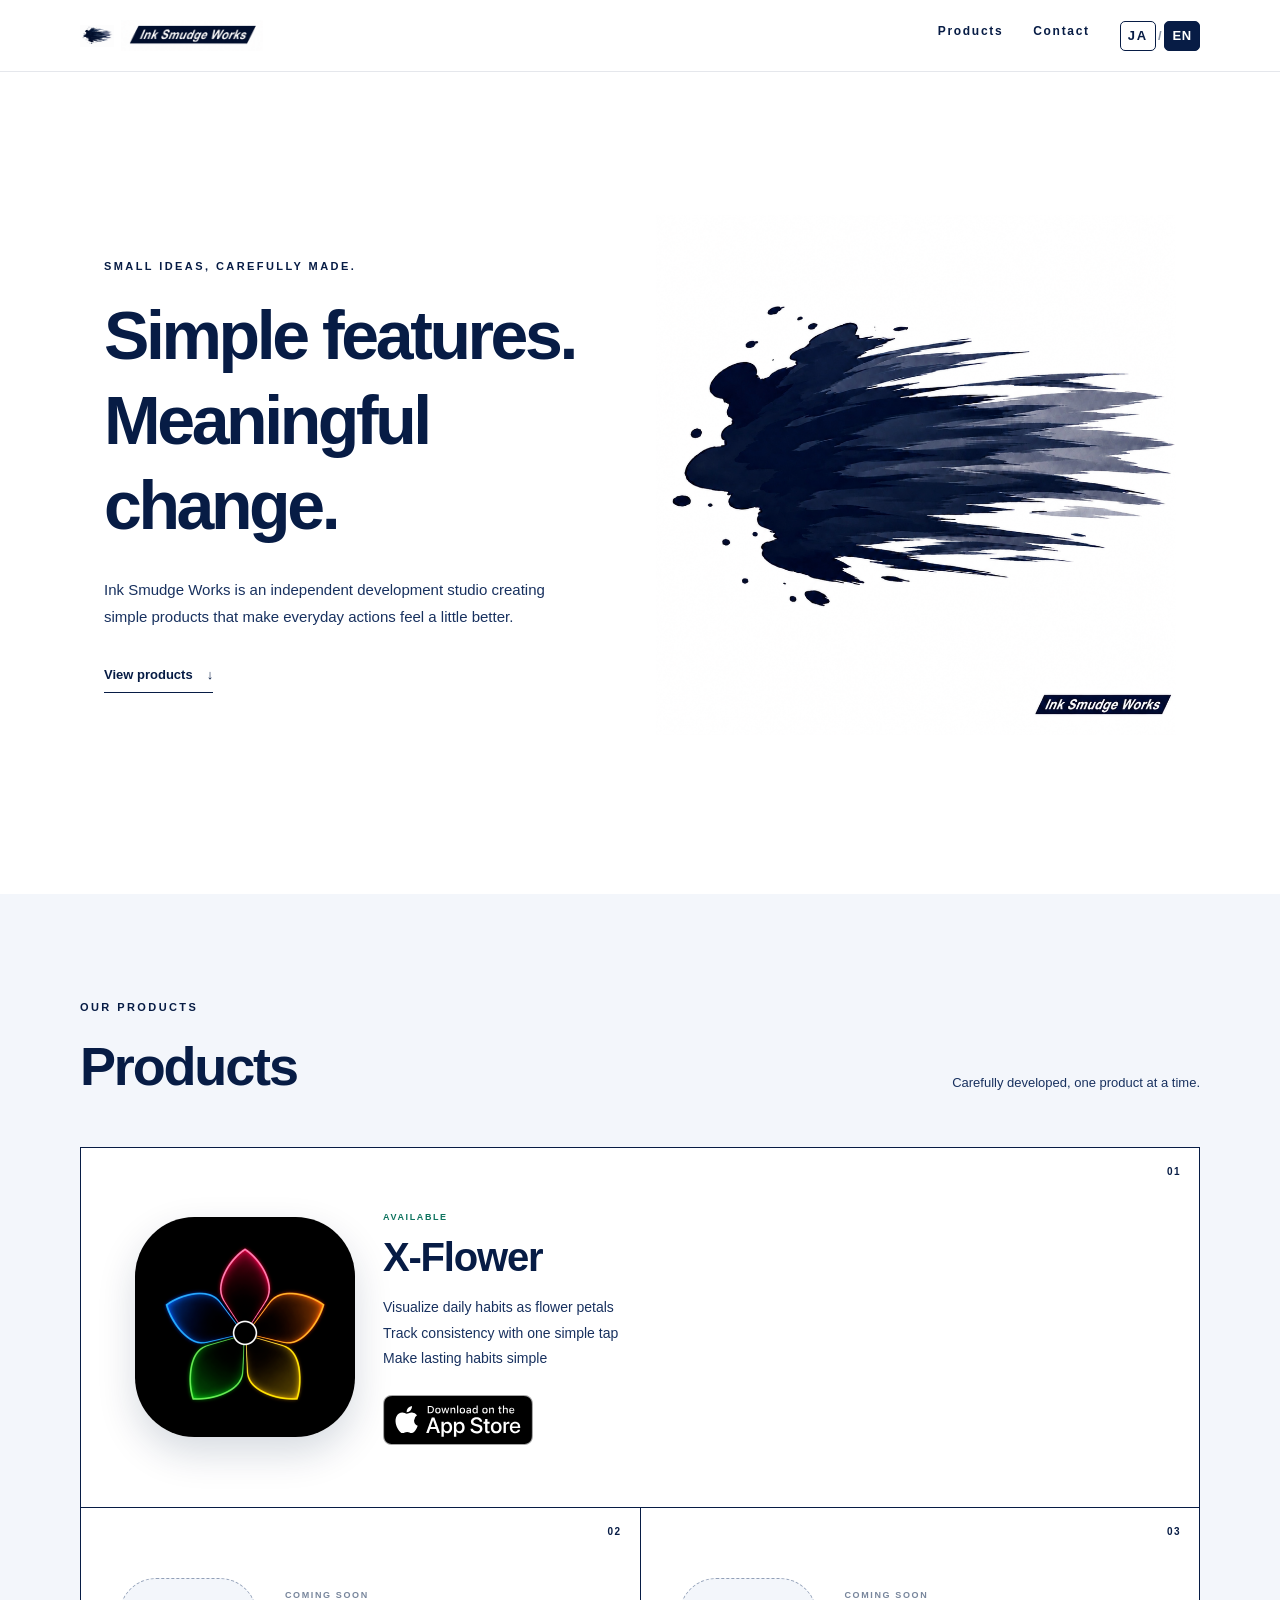
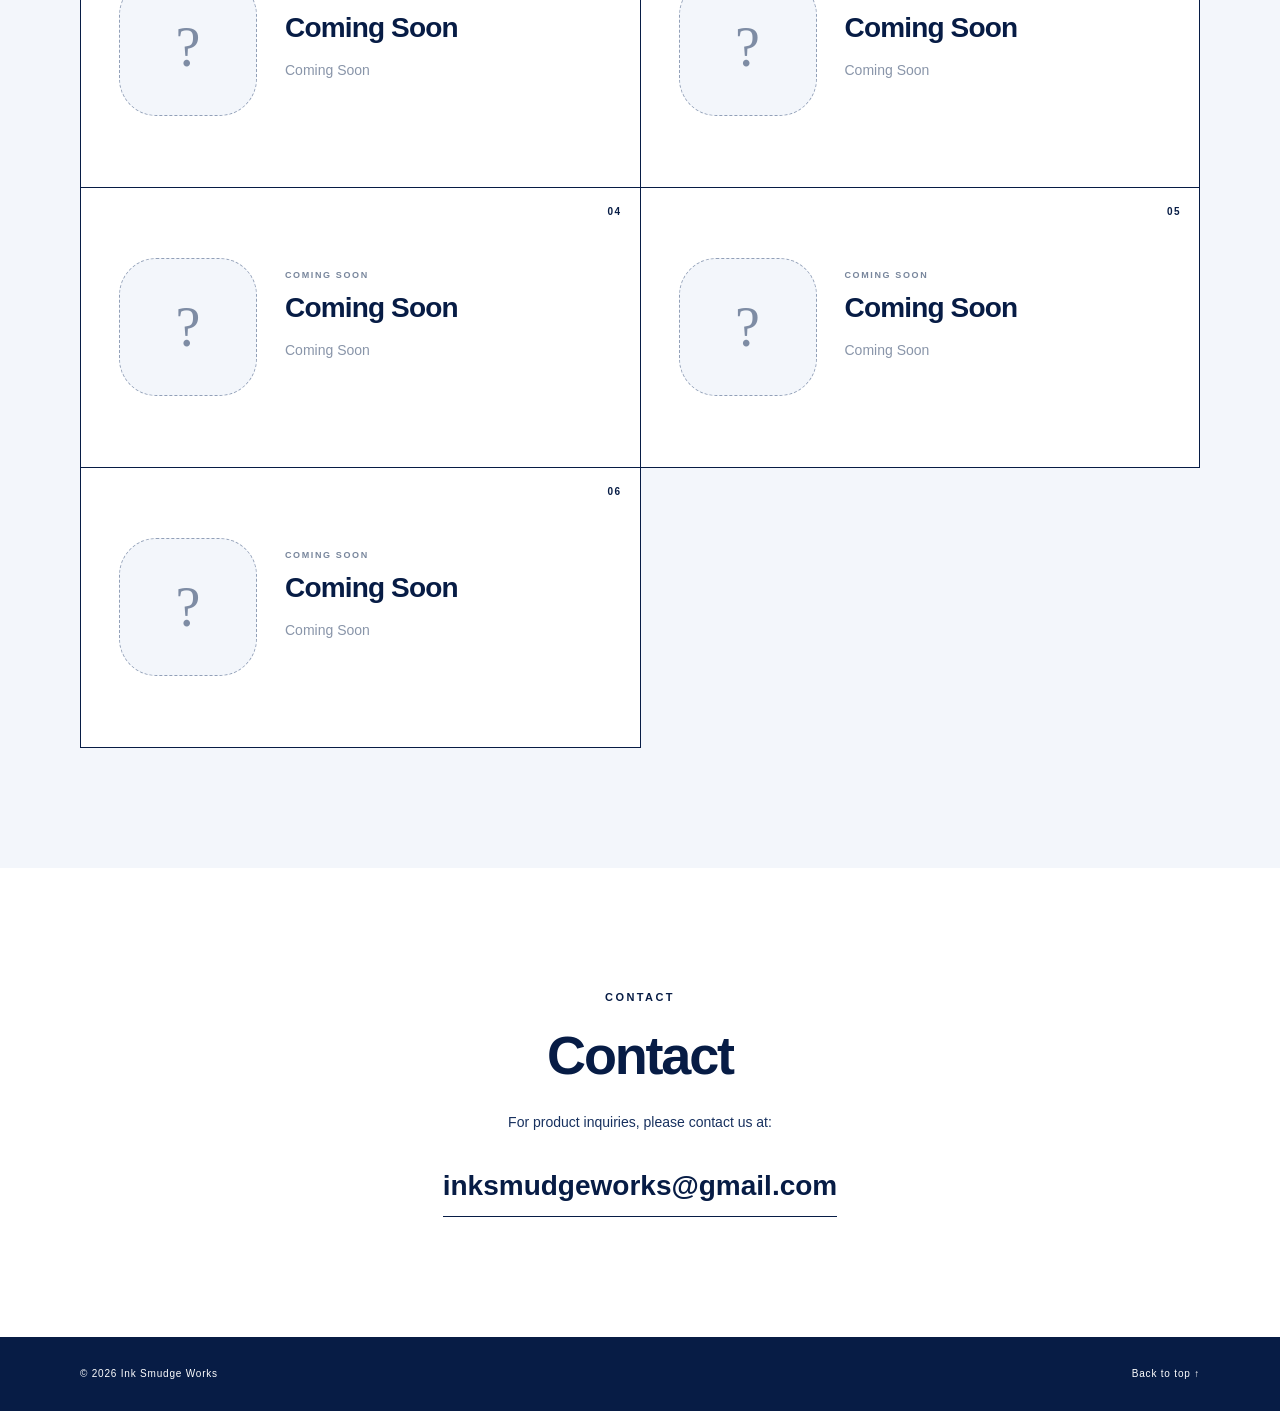
==== en/index.html @ 585f84b8 "Update App Store badge and site favicon" ====
<!doctype html>
<html lang="en">
  <head>
    <meta charset="utf-8" />
    <meta name="viewport" content="width=device-width, initial-scale=1" />
    <meta name="description" content="Products by Ink Smudge Works, including X-Flower—the simple way to visualize and maintain daily habits." />
    <meta name="theme-color" content="#ffffff" />
    <meta property="og:title" content="Ink Smudge Works | Products" />
    <meta property="og:description" content="Simple tools that make a difference in everyday life." />
    <meta property="og:type" content="website" />
    <meta property="og:image" content="../assets/ink-smudge-works-logo.png" />
    <title>Ink Smudge Works | Products</title>
    <link rel="icon" type="image/png" href="../assets/ink-smudge-works-favicon.png" />
    <link rel="stylesheet" href="../styles.css" />
  </head>
  <body>
    <header class="site-header">
      <a class="brand" href="#top" aria-label="Back to the Ink Smudge Works home page">
        <img class="brand-mark-image" src="../assets/header-ink-mark.png" alt="" width="640" height="427" />
        <img class="brand-wordmark-image" src="../assets/header-wordmark.png" alt="Ink Smudge Works" width="640" height="256" />
      </a>
      <nav aria-label="Main navigation">
        <a href="#products">Products</a>
        <a href="#contact">Contact</a>
        <span class="language-switch" aria-label="Language selection">
          <a href="../" lang="ja" hreflang="ja">JA</a>
          <span aria-hidden="true">/</span>
          <span aria-current="page">EN</span>
        </span>
      </nav>
    </header>

    <main id="top">
      <section class="hero" aria-labelledby="hero-title">
        <div class="hero-copy">
          <p class="eyebrow">SMALL IDEAS, CAREFULLY MADE.</p>
          <h1 id="hero-title">Simple features.<br />Meaningful change.</h1>
          <p class="lead">Ink Smudge Works is an independent development studio creating simple products that make everyday actions feel a little better.</p>
          <a class="text-link" href="#products">View products <span>↓</span></a>
        </div>
        <figure class="brand-art">
          <img src="../assets/ink-smudge-works-logo.png" alt="Navy ink brush and Ink Smudge Works logo" width="1000" height="1000" />
        </figure>
      </section>

      <section class="products" id="products" aria-labelledby="products-title">
        <div class="section-heading">
          <div><p class="eyebrow">OUR PRODUCTS</p><h2 id="products-title">Products</h2></div>
          <p>Carefully developed, one product at a time.</p>
        </div>
        <div class="product-grid">
          <article class="product-card product-card--featured">
            <div class="product-number">01</div>
            <img class="product-icon" src="../assets/x-flower-icon.png" alt="X-Flower app icon" width="220" height="220" />
            <div class="product-body">
              <p class="status status--available">AVAILABLE</p>
              <h3>X-Flower</h3>
              <p class="description">Visualize daily habits as flower petals<br />Track consistency with one simple tap<br />Make lasting habits simple</p>
              <div class="store-links" aria-label="X-Flower download links">
                <a href="https://apps.apple.com/" target="_blank" rel="noopener noreferrer" aria-label="View X-Flower on the App Store (placeholder link)"><img src="../assets/download-on-the-app-store.svg" alt="Download on the App Store" width="120" height="40" /></a>
              </div>
            </div>
          </article>
          <article class="product-card product-card--pending"><div class="product-number">02</div><div class="placeholder-icon" aria-hidden="true">?</div><div class="product-body"><p class="status">COMING SOON</p><h3>Coming Soon</h3><p class="description">Coming Soon</p></div></article>
          <article class="product-card product-card--pending"><div class="product-number">03</div><div class="placeholder-icon" aria-hidden="true">?</div><div class="product-body"><p class="status">COMING SOON</p><h3>Coming Soon</h3><p class="description">Coming Soon</p></div></article>
          <article class="product-card product-card--pending"><div class="product-number">04</div><div class="placeholder-icon" aria-hidden="true">?</div><div class="product-body"><p class="status">COMING SOON</p><h3>Coming Soon</h3><p class="description">Coming Soon</p></div></article>
          <article class="product-card product-card--pending"><div class="product-number">05</div><div class="placeholder-icon" aria-hidden="true">?</div><div class="product-body"><p class="status">COMING SOON</p><h3>Coming Soon</h3><p class="description">Coming Soon</p></div></article>
          <article class="product-card product-card--pending"><div class="product-number">06</div><div class="placeholder-icon" aria-hidden="true">?</div><div class="product-body"><p class="status">COMING SOON</p><h3>Coming Soon</h3><p class="description">Coming Soon</p></div></article>
        </div>
      </section>

      <section class="contact" id="contact" aria-labelledby="contact-title">
        <p class="eyebrow">CONTACT</p>
        <h2 id="contact-title">Contact</h2>
        <p>For product inquiries, please contact us at:</p>
        <a href="mailto:inksmudgeworks@gmail.com">inksmudgeworks@gmail.com</a>
      </section>
    </main>

    <footer><p>© <span id="year">2026</span> Ink Smudge Works</p><a href="#top">Back to top ↑</a></footer>
    <script>document.getElementById("year").textContent = new Date().getFullYear();</script>
  </body>
</html>
---- styles.css ----
:root {
  --navy: #071c45;
  --navy-soft: #18315f;
  --blue-wash: #f3f6fb;
  --line: #d9e0eb;
  --white: #fff;
  --max-width: 1120px;
}

* { box-sizing: border-box; }

html { scroll-behavior: smooth; }

body {
  margin: 0;
  background: var(--white);
  color: var(--navy);
  font-family: "Helvetica Neue", "Hiragino Kaku Gothic ProN", "Yu Gothic", Meiryo, sans-serif;
  line-height: 1.8;
  -webkit-font-smoothing: antialiased;
}

a { color: inherit; }

.site-header {
  position: sticky;
  z-index: 10;
  top: 0;
  display: flex;
  align-items: center;
  justify-content: space-between;
  width: 100%;
  padding: 20px max(24px, calc((100vw - var(--max-width)) / 2));
  border-bottom: 1px solid rgba(7, 28, 69, .1);
  background: rgba(255, 255, 255, .94);
  backdrop-filter: blur(12px);
}

.brand {
  display: flex;
  gap: 7px;
  align-items: center;
  color: var(--navy);
  text-decoration: none;
}

.brand-mark-image {
  display: block;
  width: 34px;
  height: 22px;
  object-fit: cover;
  object-position: center;
  mix-blend-mode: multiply;
}

.brand-wordmark-image {
  display: block;
  width: 142px;
  height: 31px;
  object-fit: cover;
  object-position: center;
  mix-blend-mode: multiply;
}

nav { display: flex; gap: 30px; }
nav a {
  font-size: 12px;
  font-weight: 700;
  letter-spacing: .14em;
  text-decoration: none;
}

.language-switch {
  display: inline-flex;
  gap: 2px;
  align-items: center;
  color: #8a95a8;
  font-size: 13px;
  font-weight: 800;
  letter-spacing: .06em;
}
.language-switch a,
.language-switch [aria-current="page"] {
  display: inline-flex;
  align-items: center;
  justify-content: center;
  min-width: 34px;
  min-height: 30px;
  padding: 4px 7px;
  border: 1px solid var(--navy);
  border-radius: 5px;
  font-size: inherit;
  line-height: 1;
  text-decoration: none;
}
.language-switch a {
  background: #fff;
  color: var(--navy);
}
.language-switch a:hover {
  background: var(--blue-wash);
}
.language-switch [aria-current="page"] {
  background: var(--navy);
  color: #fff;
}
.language-switch > [aria-hidden="true"] {
  min-width: auto;
  color: #8a95a8;
}

.hero {
  display: grid;
  grid-template-columns: 1fr minmax(360px, 520px);
  gap: clamp(30px, 6vw, 90px);
  align-items: center;
  min-height: calc(100svh - 78px);
  max-width: var(--max-width);
  margin: 0 auto;
  padding: 56px 24px 72px;
}

.eyebrow {
  margin: 0 0 16px;
  font-size: 11px;
  font-weight: 800;
  letter-spacing: .22em;
}

h1, h2, h3, p { margin-top: 0; }

h1 {
  margin-bottom: 28px;
  font-size: clamp(38px, 5.4vw, 68px);
  line-height: 1.25;
  letter-spacing: -.05em;
}

.lead {
  max-width: 530px;
  margin-bottom: 30px;
  color: var(--navy-soft);
  font-size: 15px;
}

.text-link {
  display: inline-flex;
  gap: 14px;
  align-items: center;
  padding-bottom: 5px;
  border-bottom: 1px solid var(--navy);
  font-size: 13px;
  font-weight: 700;
  text-decoration: none;
}

.brand-art {
  overflow: hidden;
  margin: 0;
  background: #fff;
}
.brand-art img {
  display: block;
  width: 100%;
  height: auto;
  background: #fff;
  filter: contrast(1.01);
  mix-blend-mode: multiply;
  transform: none;
}

.products {
  padding: 104px max(24px, calc((100vw - var(--max-width)) / 2)) 120px;
  background: var(--blue-wash);
}

.section-heading {
  display: flex;
  align-items: end;
  justify-content: space-between;
  margin-bottom: 48px;
}

.section-heading h2, .contact h2 {
  margin-bottom: 0;
  font-size: clamp(34px, 5vw, 54px);
  line-height: 1.2;
  letter-spacing: -.04em;
}

.section-heading > p {
  margin-bottom: 4px;
  color: var(--navy-soft);
  font-size: 13px;
}

.product-grid {
  display: grid;
  grid-template-columns: repeat(2, minmax(0, 1fr));
  border-top: 1px solid var(--navy);
  border-left: 1px solid var(--navy);
}

.product-card {
  position: relative;
  display: grid;
  grid-template-columns: 138px 1fr;
  gap: 28px;
  min-height: 280px;
  padding: 38px;
  border-right: 1px solid var(--navy);
  border-bottom: 1px solid var(--navy);
  background: var(--white);
}

.product-card--featured {
  grid-column: 1 / -1;
  grid-template-columns: 220px 1fr;
  min-height: 360px;
  padding: 54px;
}

.product-number {
  position: absolute;
  top: 15px;
  right: 18px;
  font-size: 10px;
  font-weight: 700;
  letter-spacing: .14em;
}

.product-icon, .placeholder-icon {
  align-self: center;
  width: 100%;
  height: auto;
  aspect-ratio: 1 / 1;
  border-radius: 27%;
}

.product-icon {
  display: block;
  object-fit: cover;
  box-shadow: 0 16px 38px rgba(7, 28, 69, .16);
}

.placeholder-icon {
  display: grid;
  place-items: center;
  border: 1px dashed #92a0b8;
  background: var(--blue-wash);
  color: #7e8ca4;
  font-family: Georgia, serif;
  font-size: 56px;
}

.product-body { align-self: center; }
.status {
  margin-bottom: 8px;
  color: #78869c;
  font-size: 9px;
  font-weight: 800;
  letter-spacing: .18em;
}
.status--available { color: #0d735e; }

.product-body h3 {
  margin-bottom: 14px;
  font-size: 28px;
  line-height: 1.2;
  letter-spacing: -.03em;
}

.product-card--featured h3 { font-size: 40px; }
.description { margin-bottom: 24px; color: var(--navy-soft); font-size: 14px; }
.product-card--pending .description { color: #8995a9; }

.store-links { display: flex; flex-wrap: wrap; gap: 10px; }
.store-links a {
  display: inline-block;
  line-height: 0;
  text-decoration: none;
  transition: transform .2s ease;
}
.store-links a:hover { transform: translateY(-2px); }
.store-links img { display: block; width: 150px; height: auto; }

.contact {
  max-width: var(--max-width);
  margin: 0 auto;
  padding: 120px 24px;
  text-align: center;
}
.contact h2 { margin-bottom: 22px; }
.contact > p:not(.eyebrow) { color: var(--navy-soft); font-size: 14px; }
.contact a {
  display: inline-block;
  margin-top: 12px;
  padding-bottom: 4px;
  border-bottom: 1px solid var(--navy);
  font-size: clamp(18px, 3vw, 28px);
  font-weight: 700;
  text-decoration: none;
}

footer {
  display: flex;
  justify-content: space-between;
  padding: 28px max(24px, calc((100vw - var(--max-width)) / 2));
  background: var(--navy);
  color: var(--white);
  font-size: 10px;
  letter-spacing: .08em;
}
footer p { margin: 0; }
footer a { text-decoration: none; }

@media (max-width: 800px) {
  .hero { grid-template-columns: 1fr; padding-top: 80px; }
  .hero-copy { order: 2; }
  .brand-art { order: 1; max-width: 430px; margin: 0 auto; }
  .section-heading { display: block; }
  .section-heading > p { margin-top: 18px; }
  .product-grid { grid-template-columns: 1fr; }
  .product-card--featured { grid-column: auto; }
  .product-card, .product-card--featured { grid-template-columns: 130px 1fr; min-height: 280px; padding: 38px; }
  .product-card--featured h3 { font-size: 32px; }
}

@media (max-width: 560px) {
  .site-header { padding-block: 16px; }
  .brand-mark-image { width: 27px; height: 18px; }
  .brand-wordmark-image { width: 116px; height: 26px; }
  nav { gap: 16px; }
  nav a { font-size: 9px; }
  nav > a[href^="#"] { display: none; }
  .language-switch { font-size: 12px; }
  .language-switch a { font-size: inherit; }
  .hero { min-height: auto; padding-top: 46px; }
  .brand-art { width: min(88vw, 390px); }
  .products { padding-top: 76px; padding-bottom: 80px; }
  .product-card, .product-card--featured {
    grid-template-columns: 88px 1fr;
    gap: 20px;
    min-height: 230px;
    padding: 32px 24px;
  }
  .product-icon,
  .placeholder-icon {
    width: 88px;
    height: 88px;
    align-self: start;
  }
  .product-body h3, .product-card--featured h3 { font-size: 25px; }
  .description { font-size: 12px; }
  .store-links { display: grid; }
  .contact { padding-block: 90px; }
  footer { display: block; text-align: center; }
  footer a { display: inline-block; margin-top: 12px; }
}

@media (prefers-reduced-motion: reduce) {
  html { scroll-behavior: auto; }
  *, *::before, *::after { transition: none !important; }
}
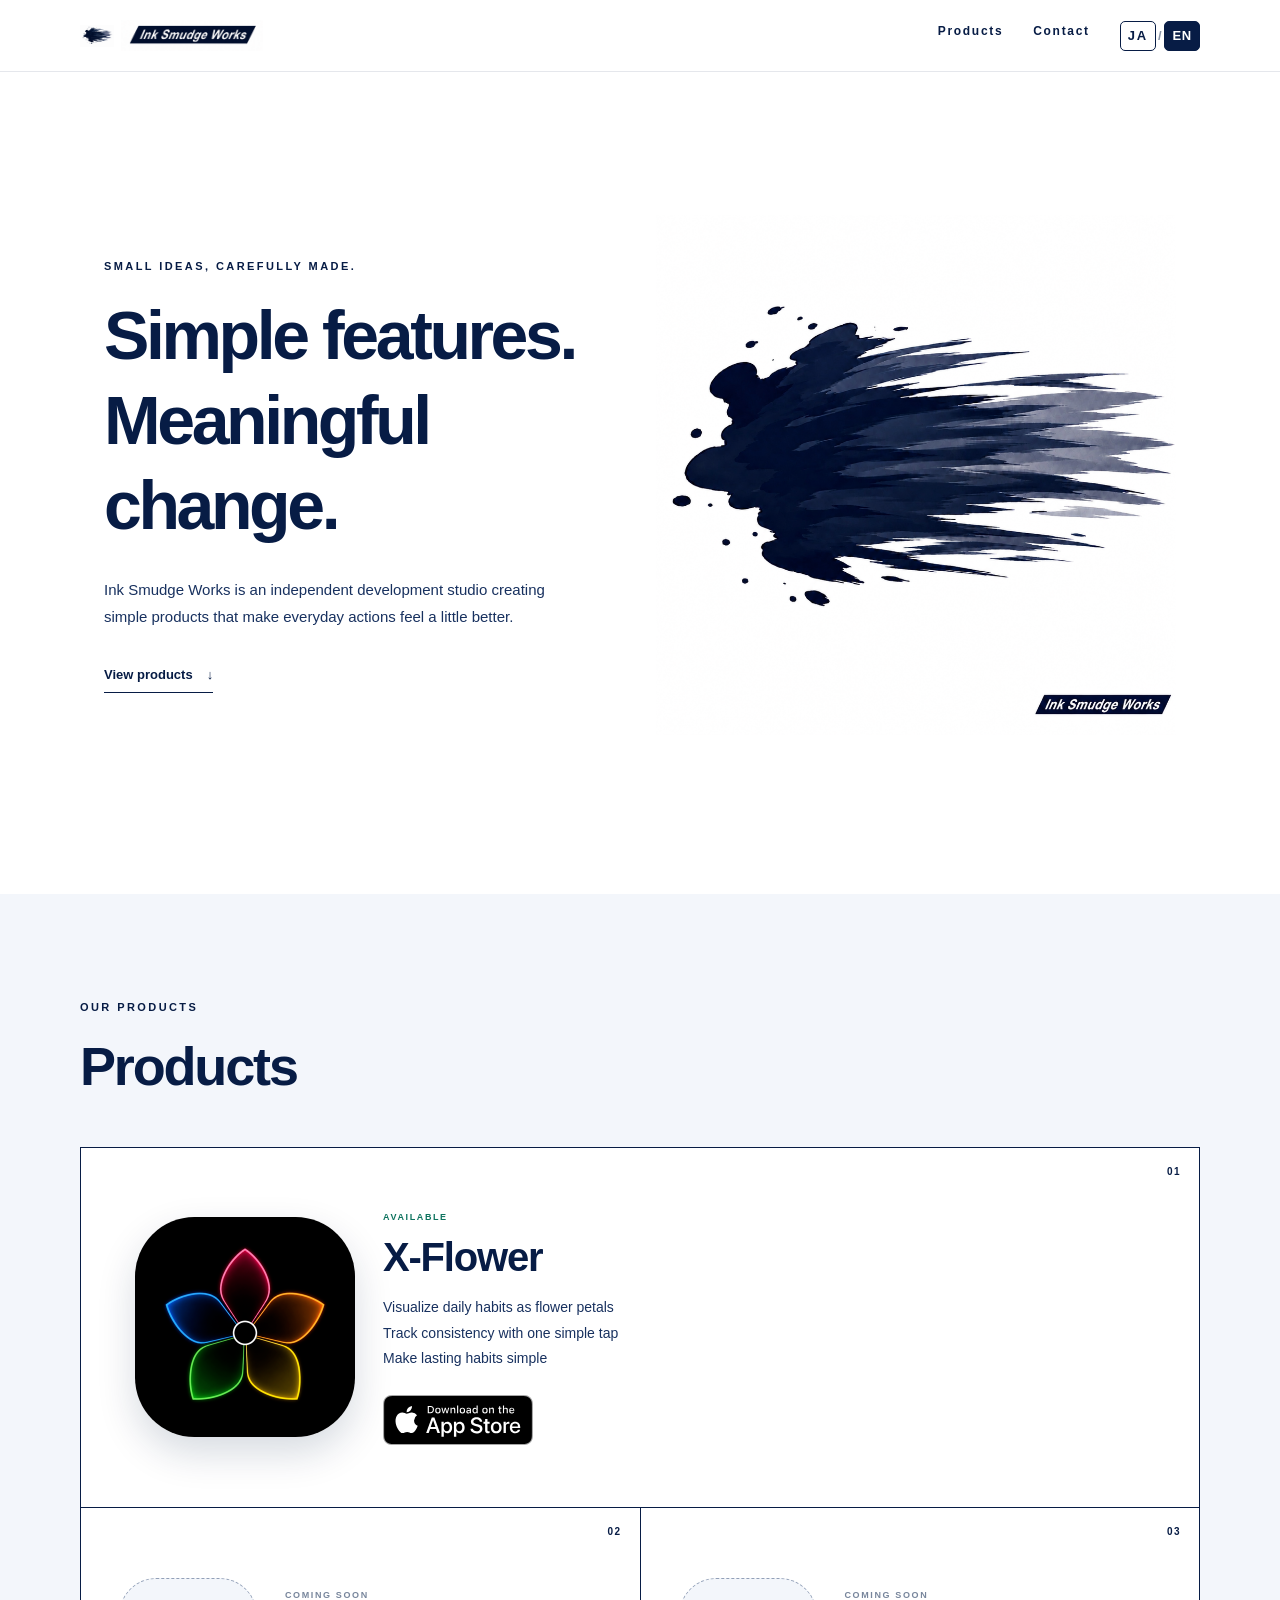
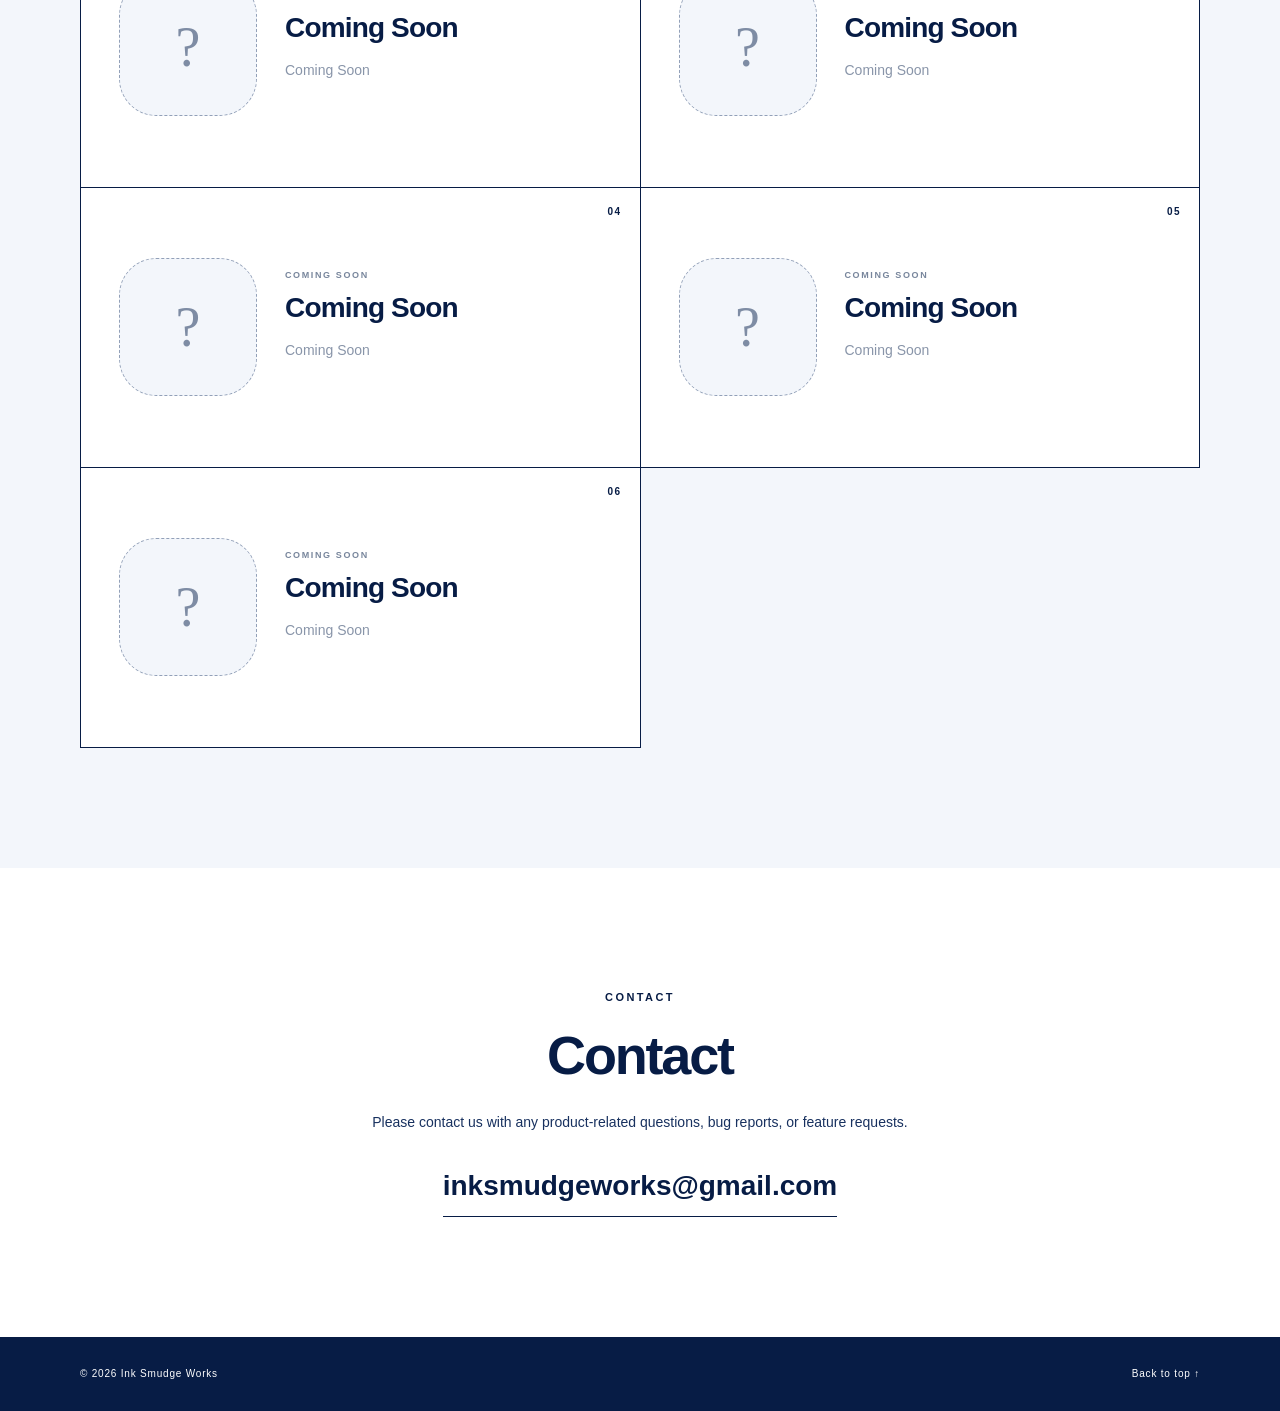
==== commit a3f8d9ca: "お問い合わせ案内を更新" ====
--- a/en/index.html
+++ b/en/index.html
@@ -10,7 +10,7 @@
     <meta property="og:type" content="website" />
     <meta property="og:image" content="../assets/ink-smudge-works-logo.png" />
     <title>Ink Smudge Works | Products</title>
-    <link rel="icon" type="image/png" href="../assets/ink-smudge-works-favicon.png" />
+    <link rel="icon" type="image/png" sizes="1254x1254" href="../assets/ink-smudge-works-favicon-v2.png" />
     <link rel="stylesheet" href="../styles.css" />
   </head>
   <body>
@@ -46,7 +46,6 @@
       <section class="products" id="products" aria-labelledby="products-title">
         <div class="section-heading">
           <div><p class="eyebrow">OUR PRODUCTS</p><h2 id="products-title">Products</h2></div>
-          <p>Carefully developed, one product at a time.</p>
         </div>
         <div class="product-grid">
           <article class="product-card product-card--featured">
@@ -72,7 +71,7 @@
       <section class="contact" id="contact" aria-labelledby="contact-title">
         <p class="eyebrow">CONTACT</p>
         <h2 id="contact-title">Contact</h2>
-        <p>For product inquiries, please contact us at:</p>
+        <p>Please contact us with any product-related questions, bug reports, or feature requests.</p>
         <a href="mailto:inksmudgeworks@gmail.com">inksmudgeworks@gmail.com</a>
       </section>
     </main>
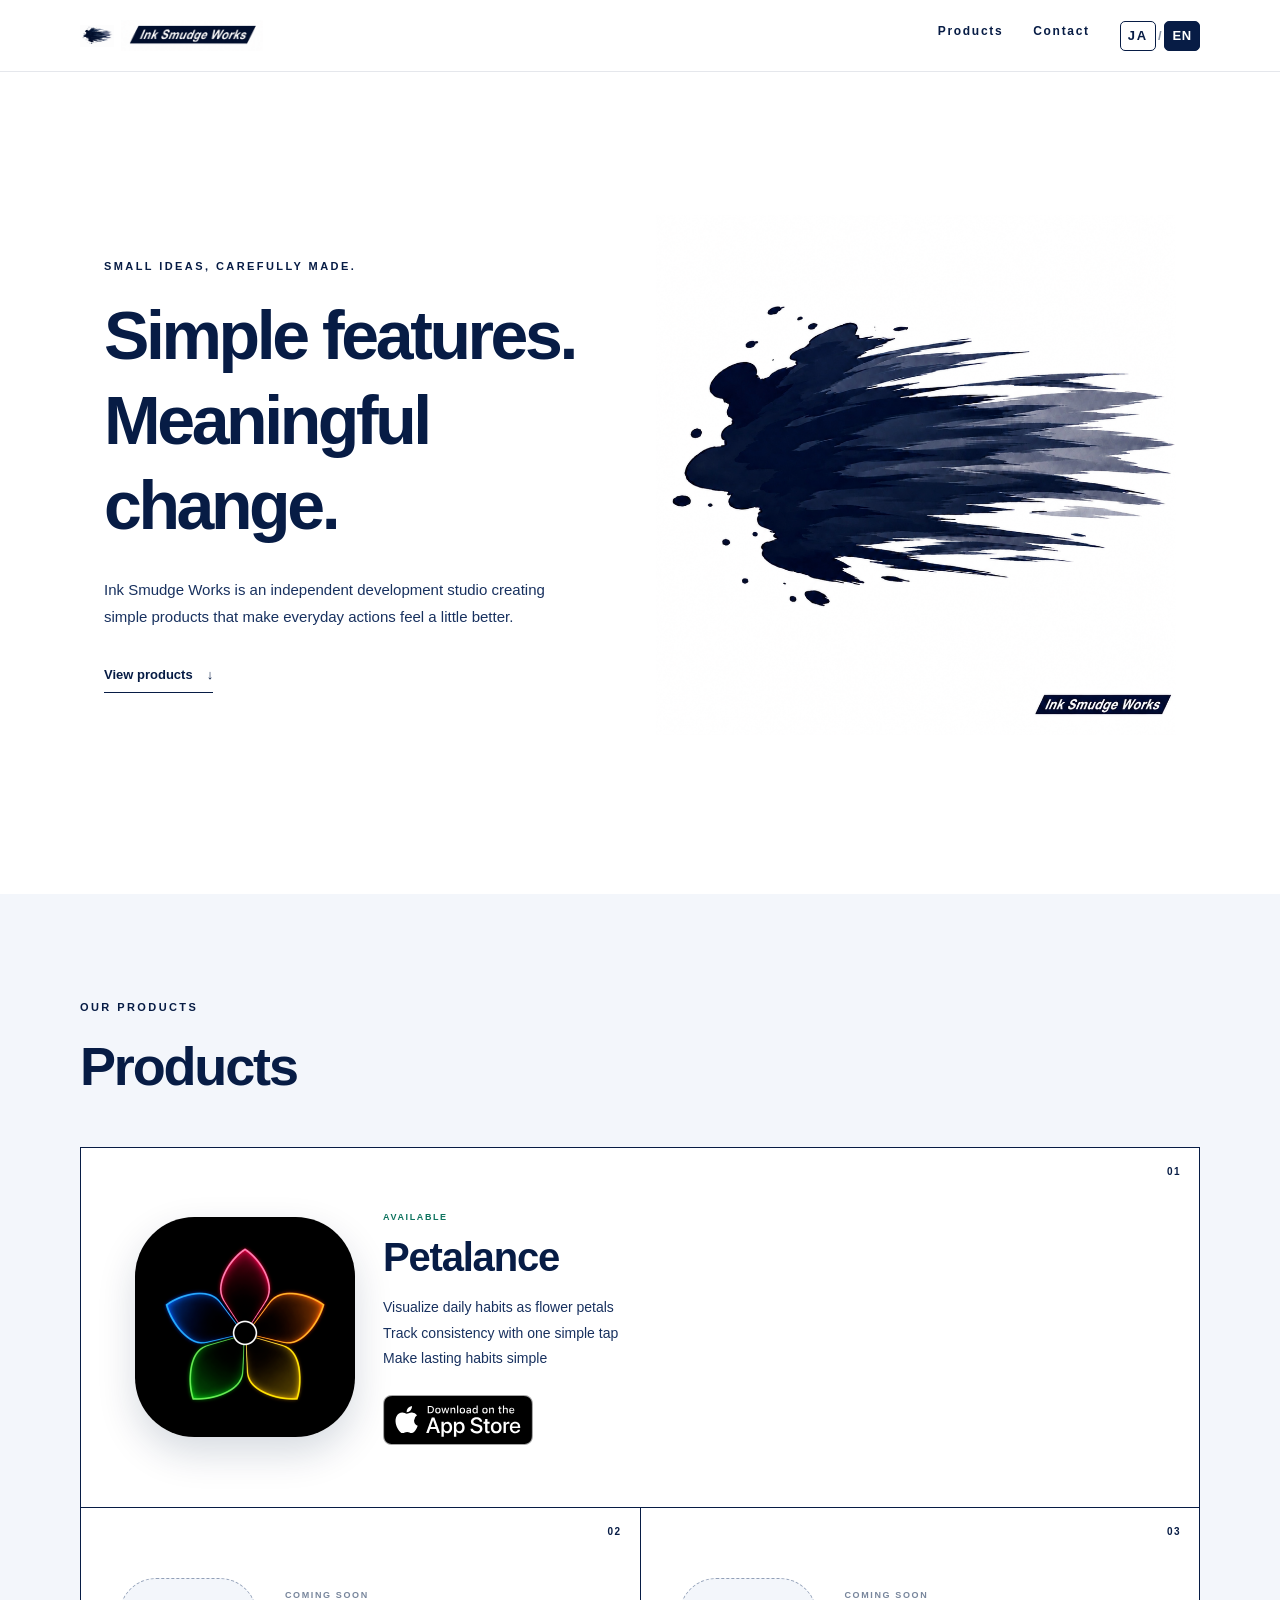
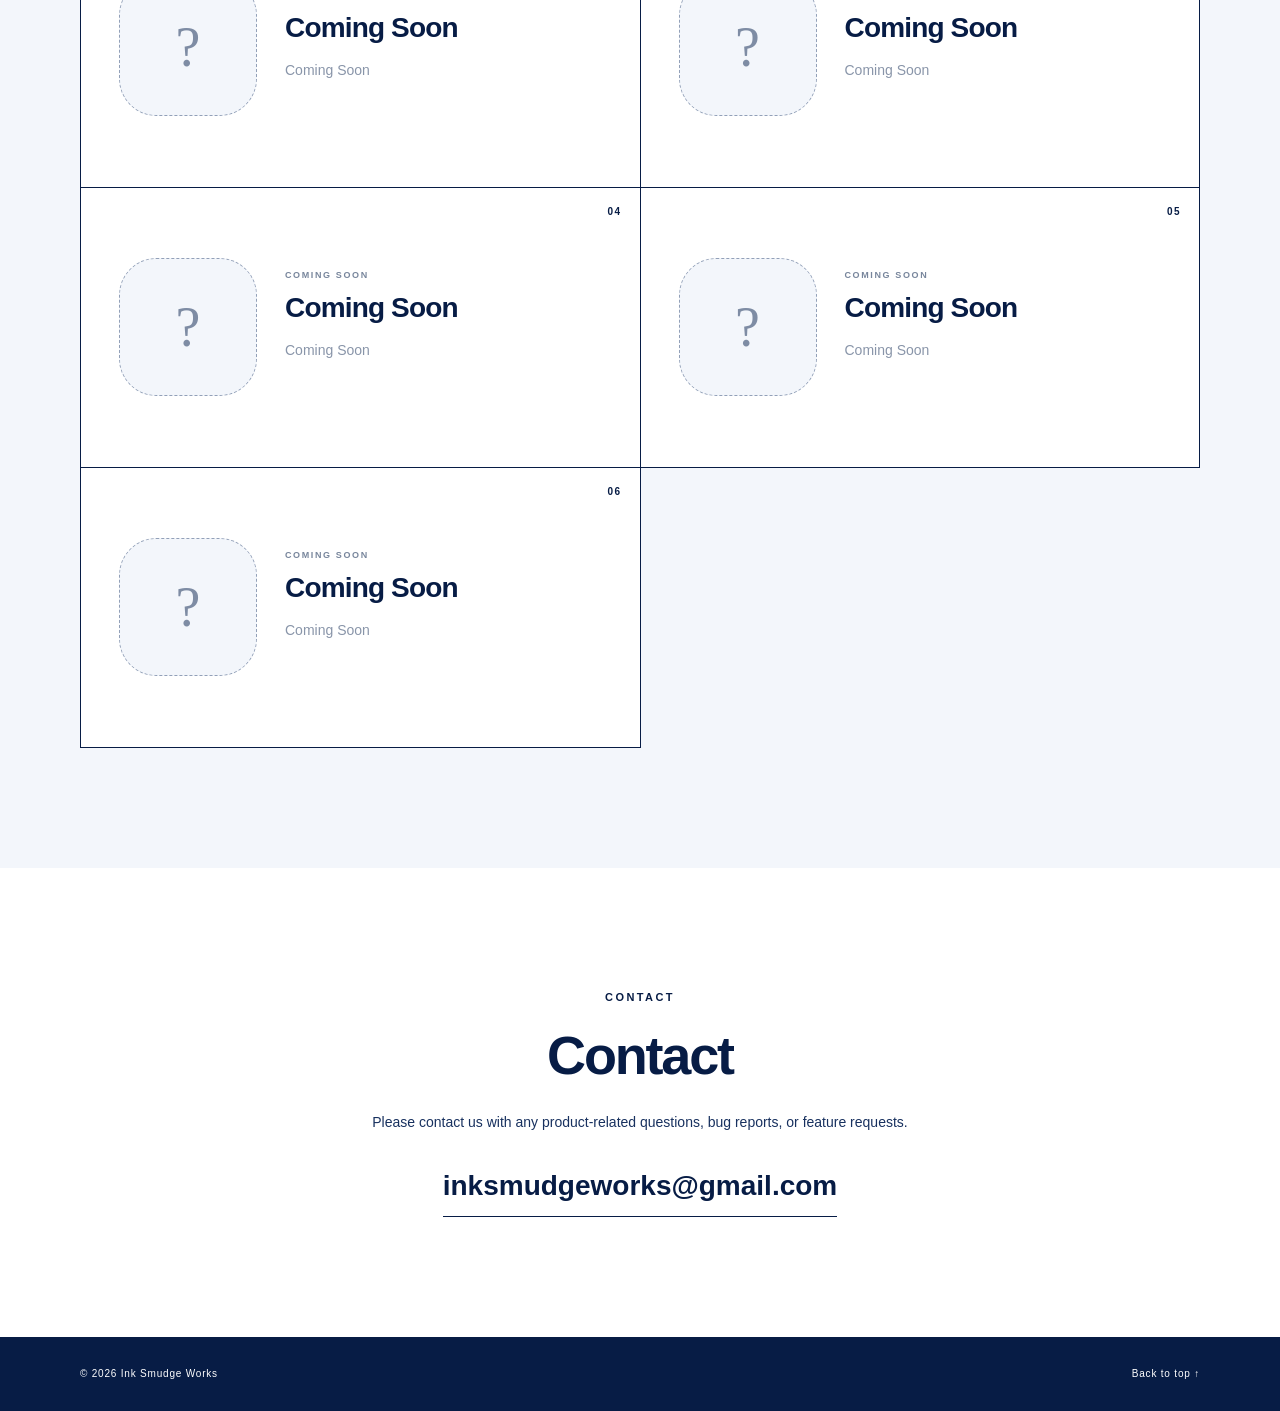
==== commit 66ed1817: "開発者サイトのアプリ名称表記を統一" ====
--- a/en/index.html
+++ b/en/index.html
@@ -3,7 +3,7 @@
   <head>
     <meta charset="utf-8" />
     <meta name="viewport" content="width=device-width, initial-scale=1" />
-    <meta name="description" content="Products by Ink Smudge Works, including X-Flower—the simple way to visualize and maintain daily habits." />
+    <meta name="description" content="Products by Ink Smudge Works, including Petalance—the simple way to visualize and maintain daily habits." />
     <meta name="theme-color" content="#ffffff" />
     <meta property="og:title" content="Ink Smudge Works | Products" />
     <meta property="og:description" content="Simple tools that make a difference in everyday life." />
@@ -50,13 +50,13 @@
         <div class="product-grid">
           <article class="product-card product-card--featured">
             <div class="product-number">01</div>
-            <img class="product-icon" src="../assets/x-flower-icon.png" alt="X-Flower app icon" width="220" height="220" />
+            <img class="product-icon" src="../assets/x-flower-icon.png" alt="Petalance app icon" width="220" height="220" />
             <div class="product-body">
               <p class="status status--available">AVAILABLE</p>
-              <h3>X-Flower</h3>
+              <h3>Petalance</h3>
               <p class="description">Visualize daily habits as flower petals<br />Track consistency with one simple tap<br />Make lasting habits simple</p>
-              <div class="store-links" aria-label="X-Flower download links">
-                <a href="https://apps.apple.com/" target="_blank" rel="noopener noreferrer" aria-label="View X-Flower on the App Store (placeholder link)"><img src="../assets/download-on-the-app-store.svg" alt="Download on the App Store" width="120" height="40" /></a>
+              <div class="store-links" aria-label="Petalance download links">
+                <a href="https://apps.apple.com/" target="_blank" rel="noopener noreferrer" aria-label="View Petalance on the App Store (placeholder link)"><img src="../assets/download-on-the-app-store.svg" alt="Download on the App Store" width="120" height="40" /></a>
               </div>
             </div>
           </article>
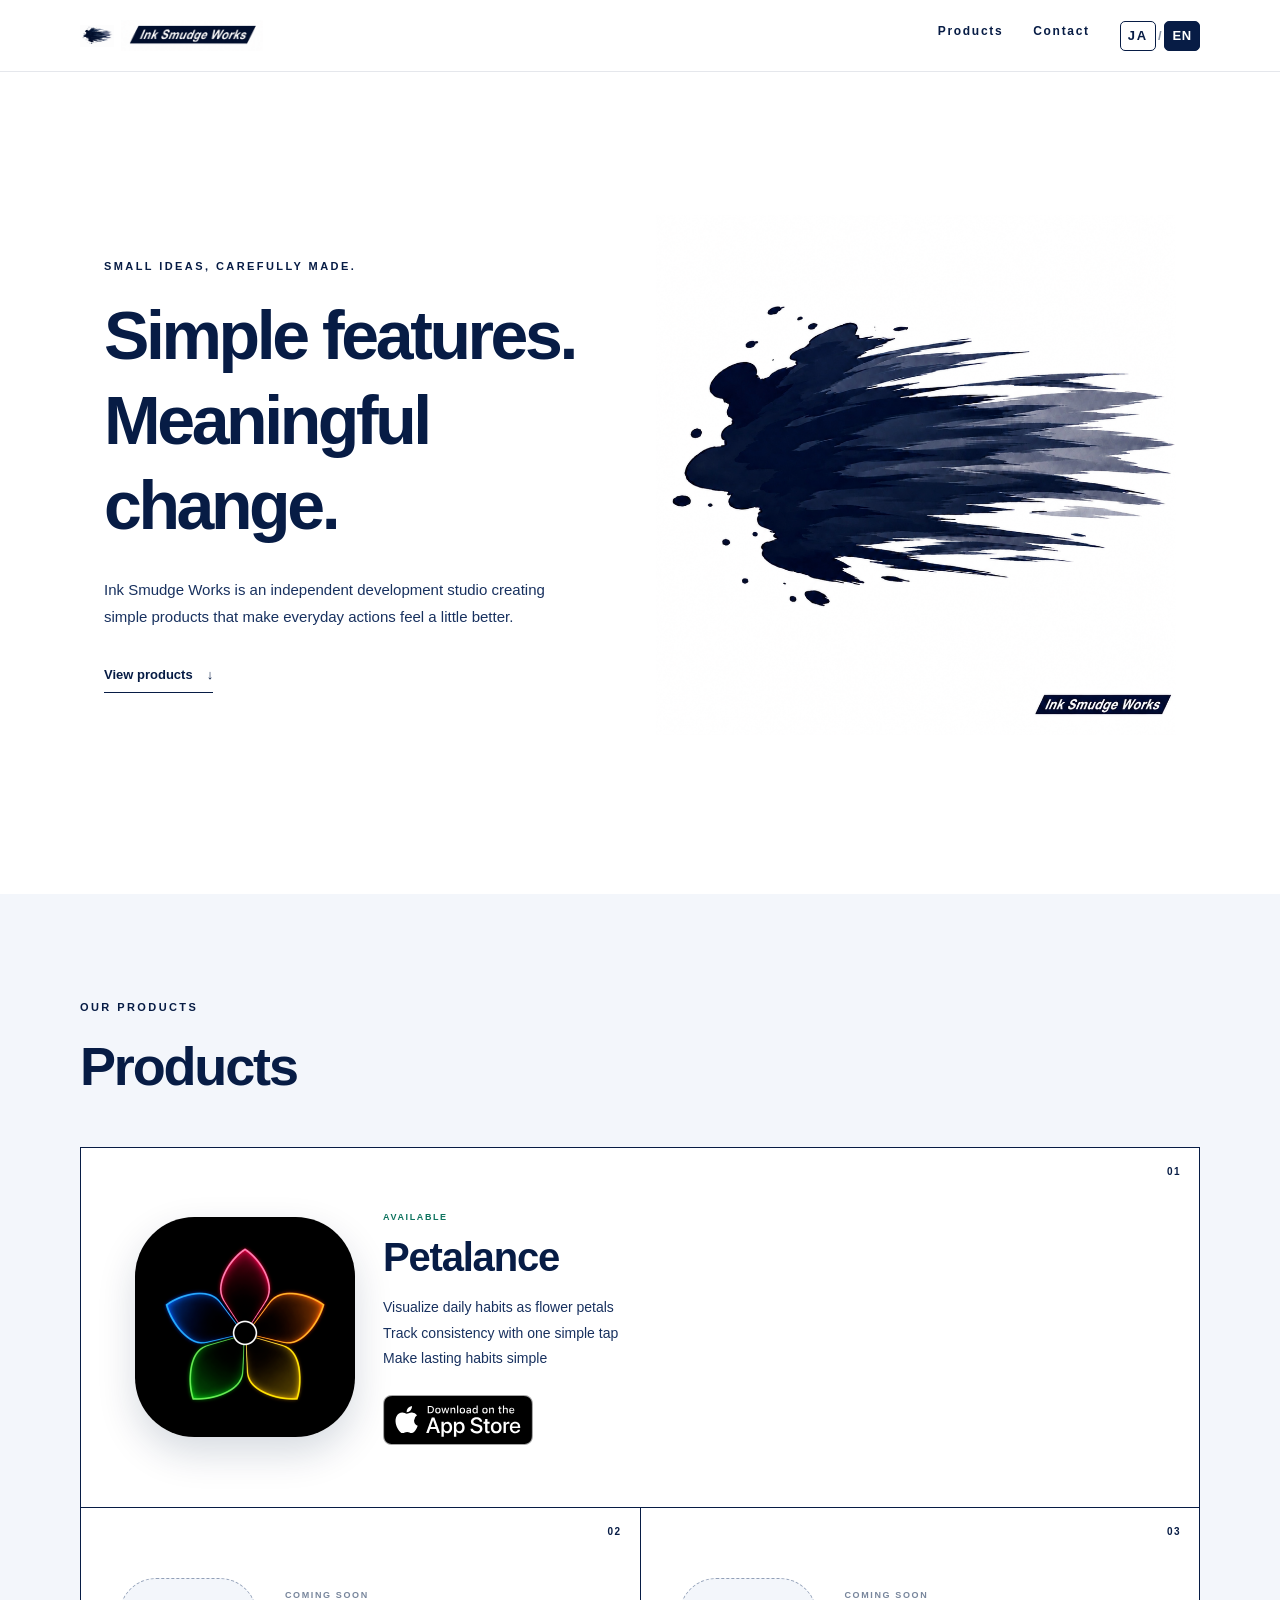
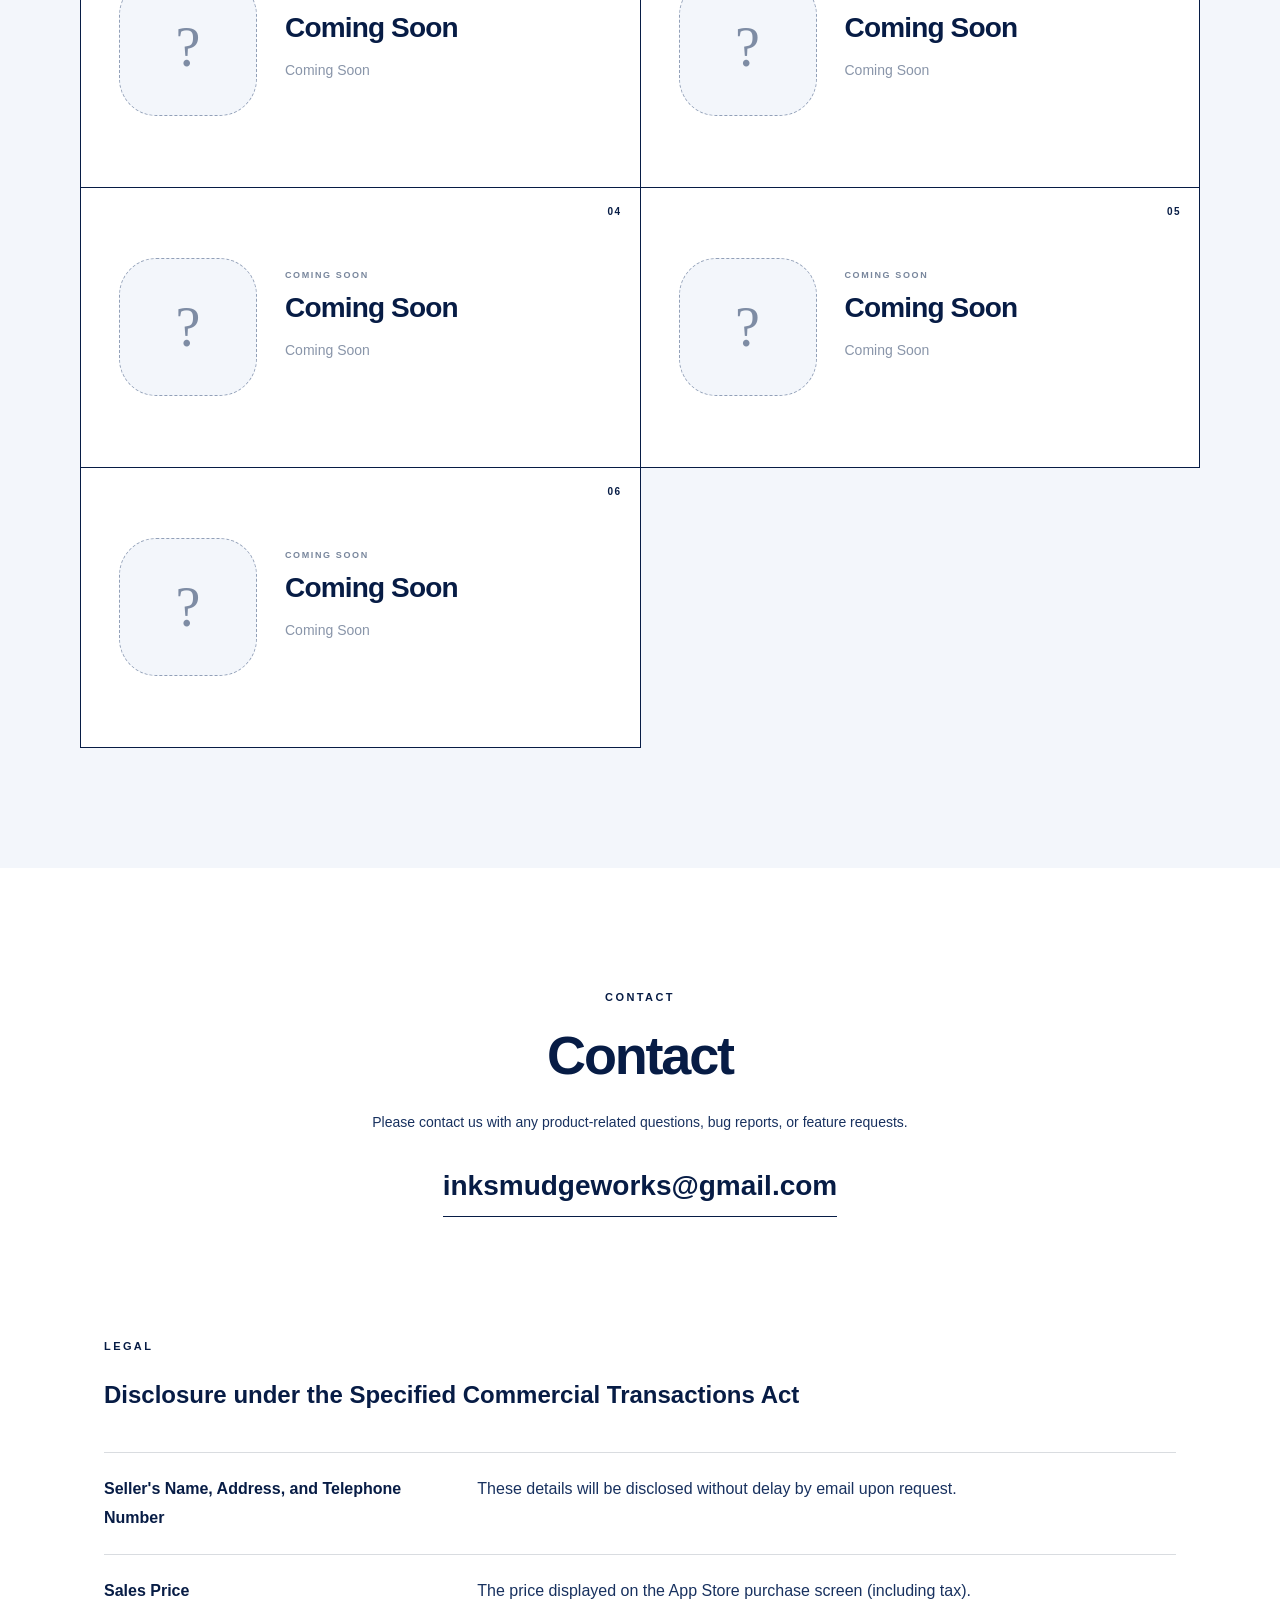
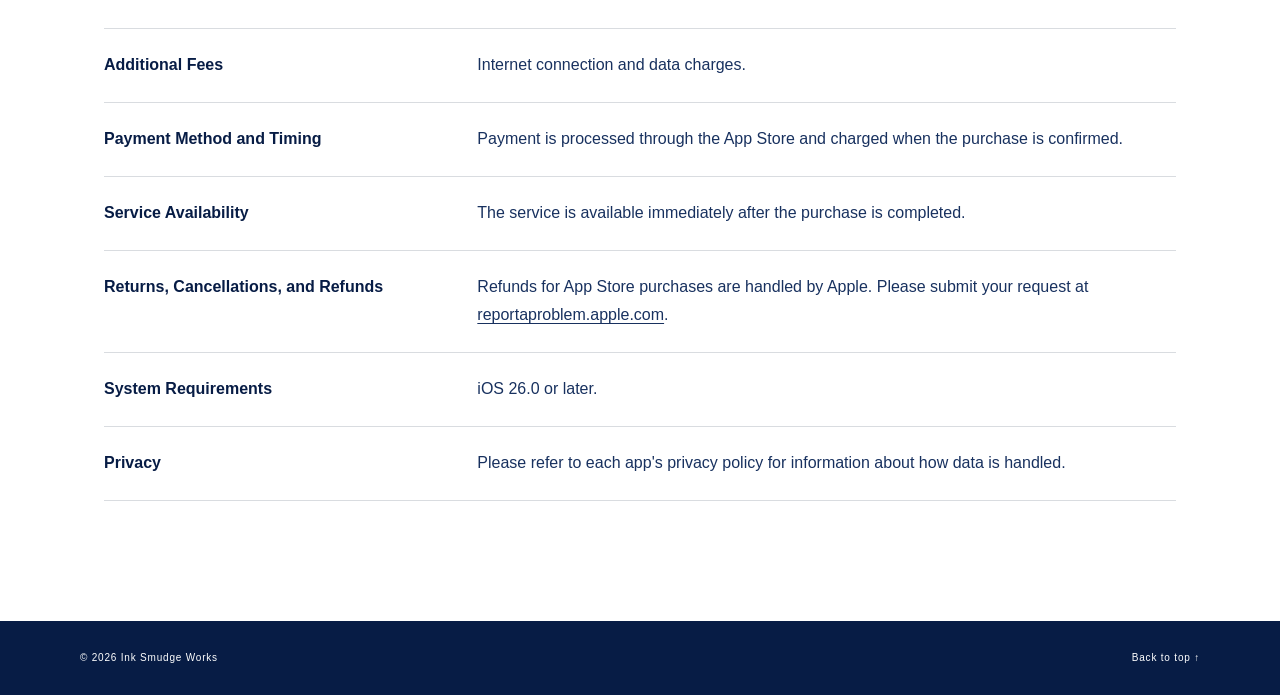
==== commit 566f7841: "英語版に特定商取引法の表記を追加" ====
--- a/en/index.html
+++ b/en/index.html
@@ -74,6 +74,45 @@
         <p>Please contact us with any product-related questions, bug reports, or feature requests.</p>
         <a href="mailto:inksmudgeworks@gmail.com">inksmudgeworks@gmail.com</a>
       </section>
+
+      <section class="legal" aria-labelledby="legal-title">
+        <p class="eyebrow">LEGAL</p>
+        <h2 id="legal-title">Disclosure under the Specified Commercial Transactions Act</h2>
+        <dl class="legal-list">
+          <div>
+            <dt>Seller's Name, Address, and Telephone Number</dt>
+            <dd>These details will be disclosed without delay by email upon request.</dd>
+          </div>
+          <div>
+            <dt>Sales Price</dt>
+            <dd>The price displayed on the App Store purchase screen (including tax).</dd>
+          </div>
+          <div>
+            <dt>Additional Fees</dt>
+            <dd>Internet connection and data charges.</dd>
+          </div>
+          <div>
+            <dt>Payment Method and Timing</dt>
+            <dd>Payment is processed through the App Store and charged when the purchase is confirmed.</dd>
+          </div>
+          <div>
+            <dt>Service Availability</dt>
+            <dd>The service is available immediately after the purchase is completed.</dd>
+          </div>
+          <div>
+            <dt>Returns, Cancellations, and Refunds</dt>
+            <dd>Refunds for App Store purchases are handled by Apple. Please submit your request at <a href="https://reportaproblem.apple.com/" target="_blank" rel="noopener noreferrer">reportaproblem.apple.com</a>.</dd>
+          </div>
+          <div>
+            <dt>System Requirements</dt>
+            <dd>iOS 26.0 or later.</dd>
+          </div>
+          <div>
+            <dt>Privacy</dt>
+            <dd>Please refer to each app's privacy policy for information about how data is handled.</dd>
+          </div>
+        </dl>
+      </section>
     </main>
 
     <footer><p>© <span id="year">2026</span> Ink Smudge Works</p><a href="#top">Back to top ↑</a></footer>
--- a/styles.css
+++ b/styles.css
@@ -301,6 +301,28 @@
   font-weight: 700;
   text-decoration: none;
 }
+
+.legal {
+  max-width: var(--max-width);
+  margin: 0 auto;
+  padding: 0 24px 120px;
+}
+.legal h2 { margin-bottom: 36px; }
+.legal-list { margin: 0; }
+.legal-list > div {
+  display: grid;
+  grid-template-columns: minmax(220px, 1fr) 2fr;
+  gap: 24px;
+  padding: 22px 0;
+  border-top: 1px solid rgba(23, 39, 67, .16);
+}
+.legal-list > div:last-child { border-bottom: 1px solid rgba(23, 39, 67, .16); }
+.legal-list dt { font-weight: 700; }
+.legal-list dd {
+  margin: 0;
+  color: var(--navy-soft);
+}
+.legal-list a { text-underline-offset: 3px; }
 
 footer {
   display: flex;
@@ -354,6 +376,8 @@
   .description { font-size: 12px; }
   .store-links { display: grid; }
   .contact { padding-block: 90px; }
+  .legal { padding-bottom: 90px; }
+  .legal-list > div { grid-template-columns: 1fr; gap: 8px; }
   footer { display: block; text-align: center; }
   footer a { display: inline-block; margin-top: 12px; }
 }
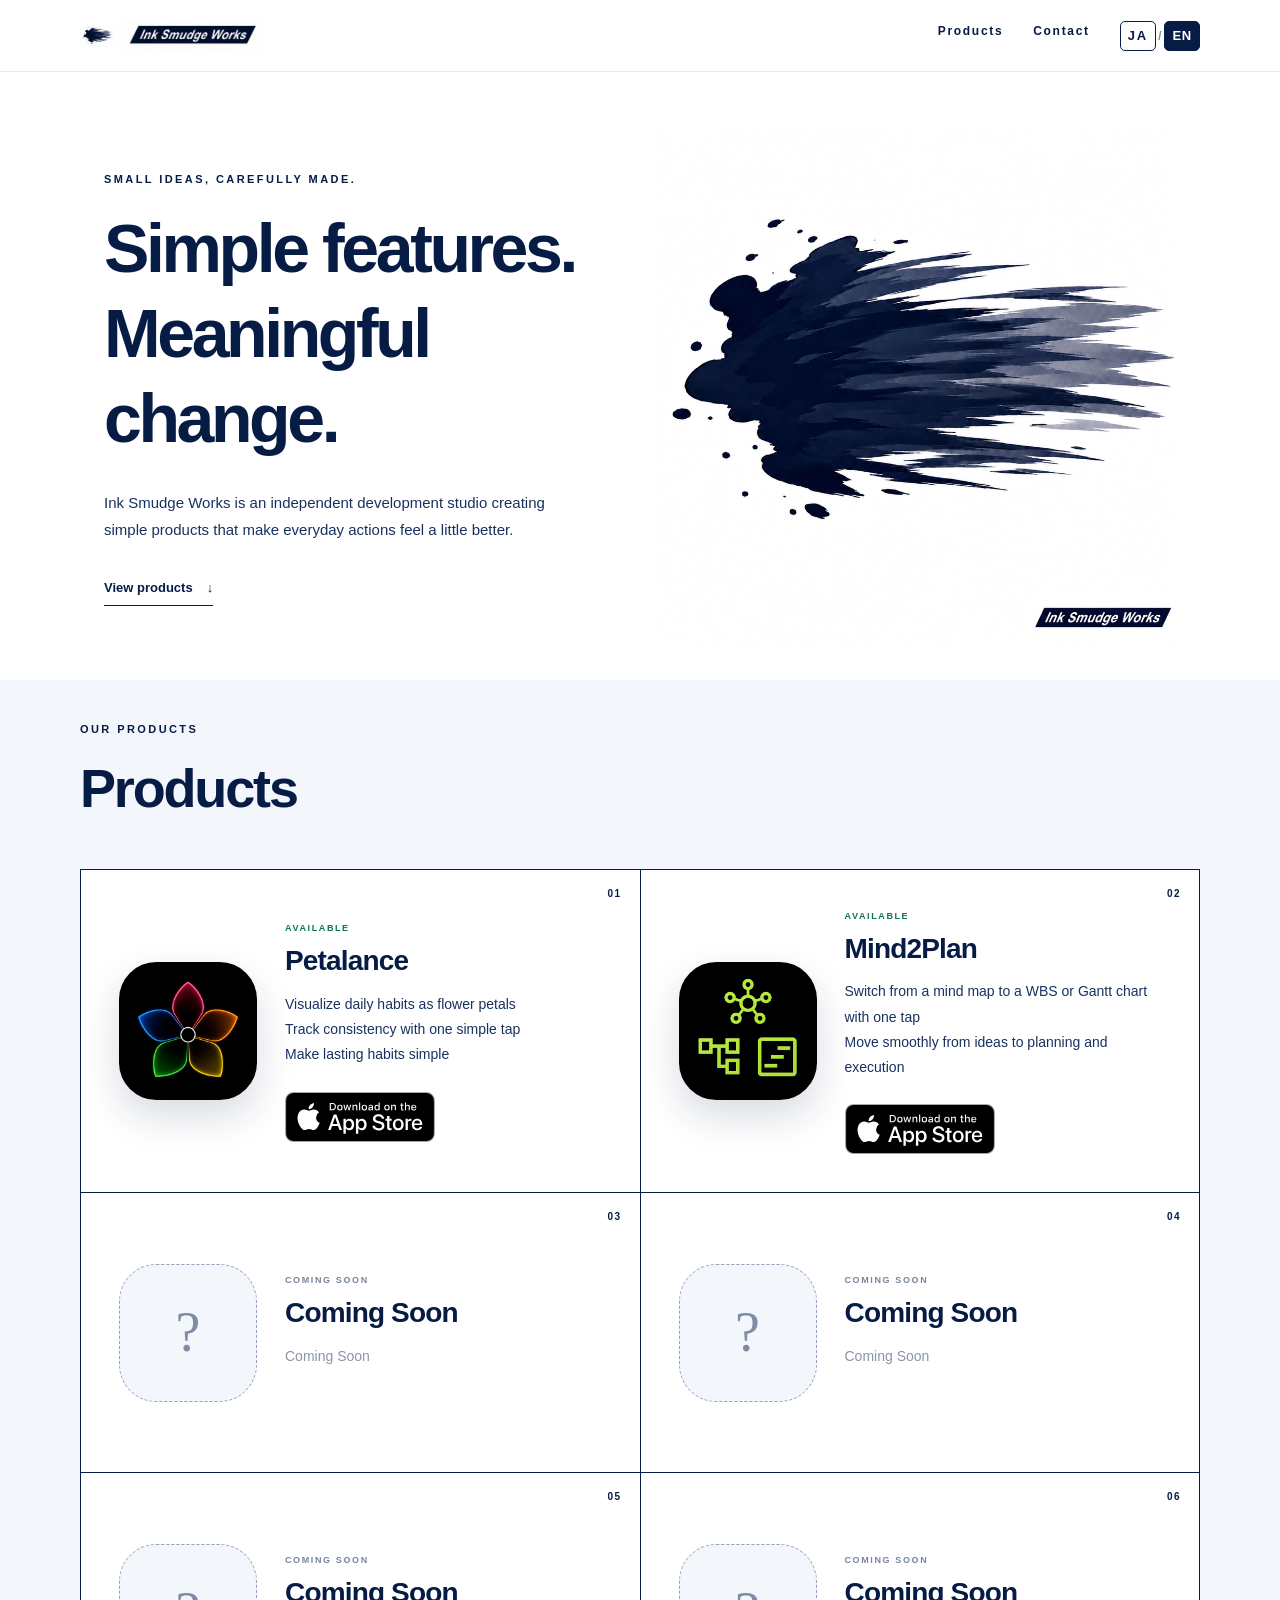
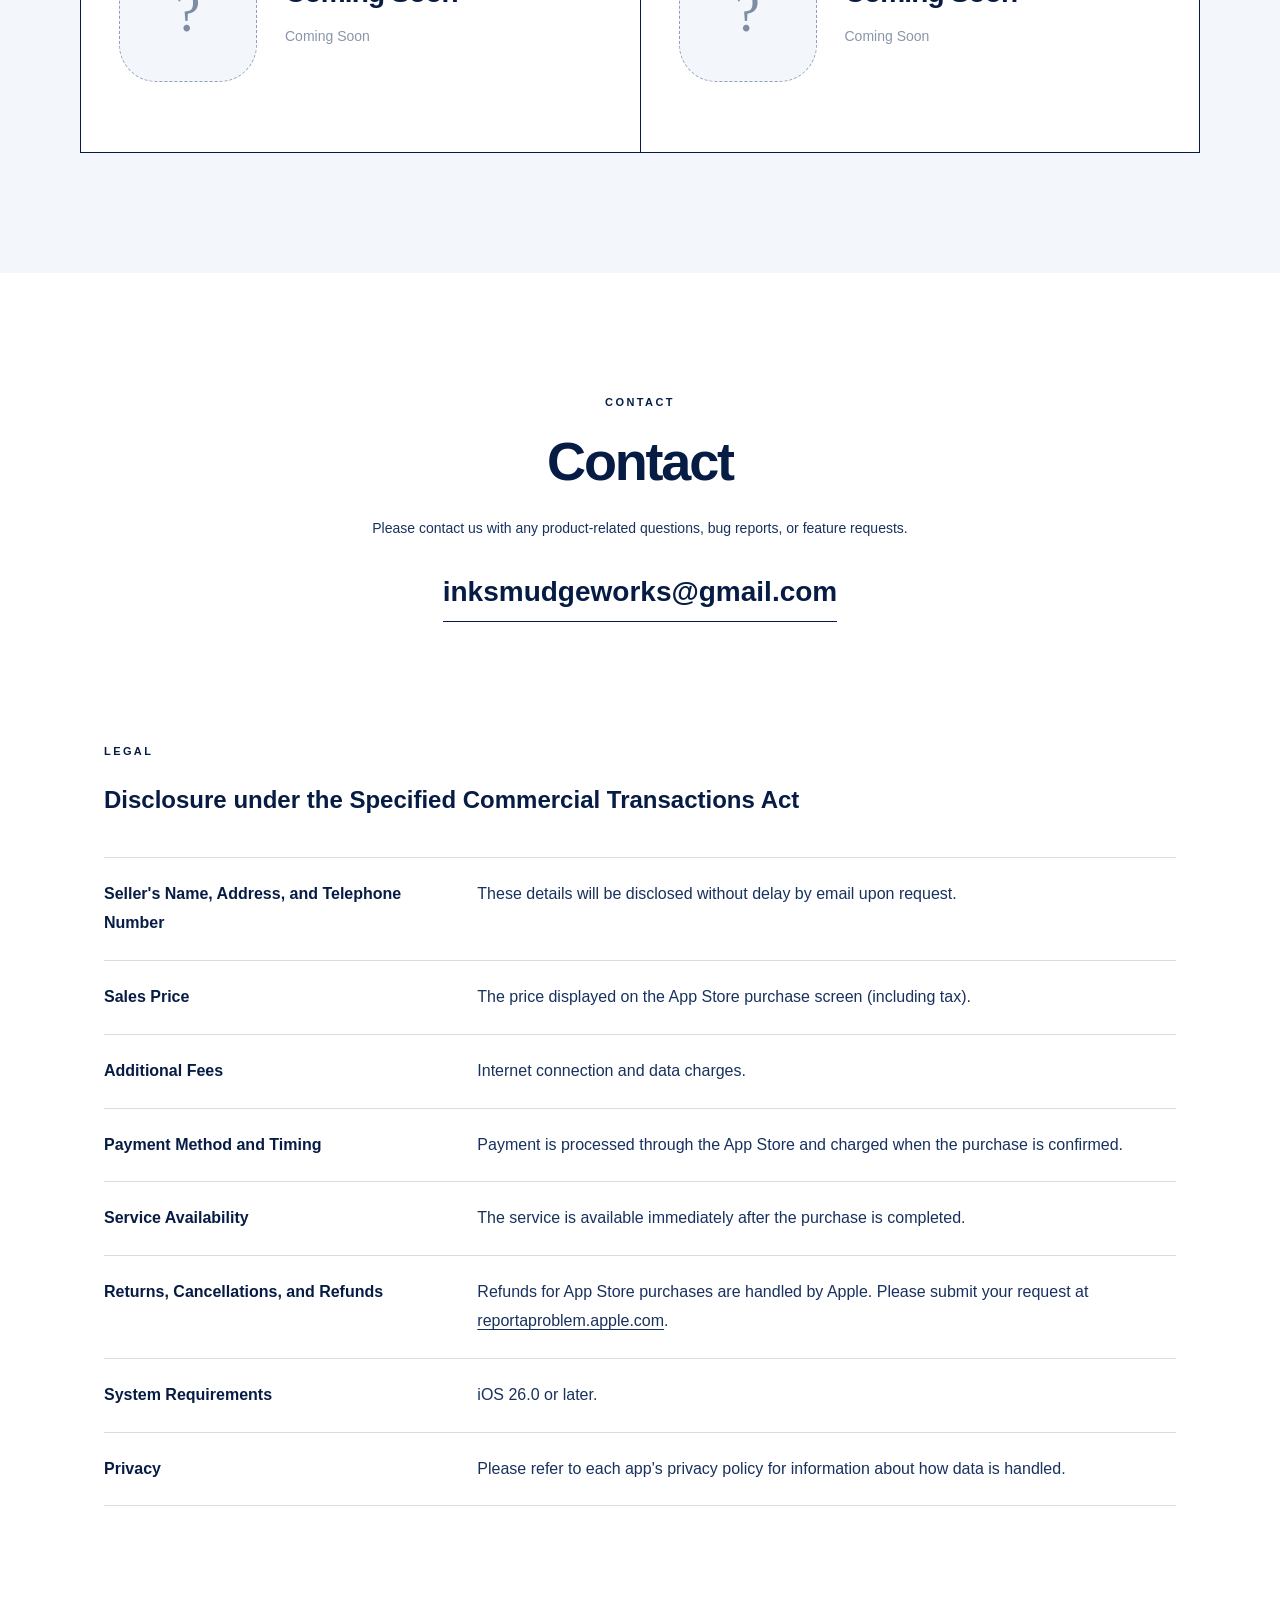
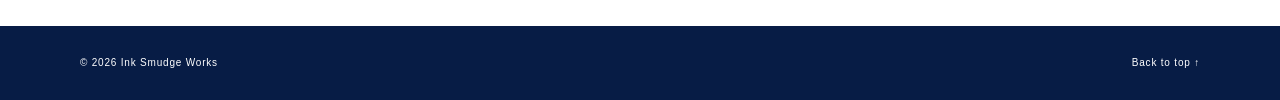
==== commit 4f85bc67: "Mind2Planをアプリ一覧に追加" ====
--- a/en/index.html
+++ b/en/index.html
@@ -3,7 +3,7 @@
   <head>
     <meta charset="utf-8" />
     <meta name="viewport" content="width=device-width, initial-scale=1" />
-    <meta name="description" content="Products by Ink Smudge Works, including Petalance—the simple way to visualize and maintain daily habits." />
+    <meta name="description" content="Products by Ink Smudge Works, including Petalance for daily habits and Mind2Plan for turning ideas into actionable plans." />
     <meta name="theme-color" content="#ffffff" />
     <meta property="og:title" content="Ink Smudge Works | Products" />
     <meta property="og:description" content="Simple tools that make a difference in everyday life." />
@@ -48,7 +48,7 @@
           <div><p class="eyebrow">OUR PRODUCTS</p><h2 id="products-title">Products</h2></div>
         </div>
         <div class="product-grid">
-          <article class="product-card product-card--featured">
+          <article class="product-card">
             <div class="product-number">01</div>
             <img class="product-icon" src="../assets/x-flower-icon.png" alt="Petalance app icon" width="220" height="220" />
             <div class="product-body">
@@ -56,11 +56,22 @@
               <h3>Petalance</h3>
               <p class="description">Visualize daily habits as flower petals<br />Track consistency with one simple tap<br />Make lasting habits simple</p>
               <div class="store-links" aria-label="Petalance download links">
-                <a href="https://apps.apple.com/" target="_blank" rel="noopener noreferrer" aria-label="View Petalance on the App Store (placeholder link)"><img src="../assets/download-on-the-app-store.svg" alt="Download on the App Store" width="120" height="40" /></a>
+                <a href="https://apps.apple.com/app/id6796945461" target="_blank" rel="noopener noreferrer" aria-label="View Petalance on the App Store"><img src="../assets/download-on-the-app-store.svg" alt="Download on the App Store" width="120" height="40" /></a>
               </div>
             </div>
           </article>
-          <article class="product-card product-card--pending"><div class="product-number">02</div><div class="placeholder-icon" aria-hidden="true">?</div><div class="product-body"><p class="status">COMING SOON</p><h3>Coming Soon</h3><p class="description">Coming Soon</p></div></article>
+          <article class="product-card">
+            <div class="product-number">02</div>
+            <img class="product-icon" src="../assets/mind2plan-icon.png" alt="Mind2Plan app icon" width="220" height="220" />
+            <div class="product-body">
+              <p class="status status--available">AVAILABLE</p>
+              <h3>Mind2Plan</h3>
+              <p class="description">Switch from a mind map to a WBS or Gantt chart with one tap<br />Move smoothly from ideas to planning and execution</p>
+              <div class="store-links" aria-label="Mind2Plan download links">
+                <a href="https://apps.apple.com/app/mind2plan-actionable-mind-map/id6806724840" target="_blank" rel="noopener noreferrer" aria-label="View Mind2Plan on the App Store"><img src="../assets/download-on-the-app-store.svg" alt="Download on the App Store" width="120" height="40" /></a>
+              </div>
+            </div>
+          </article>
           <article class="product-card product-card--pending"><div class="product-number">03</div><div class="placeholder-icon" aria-hidden="true">?</div><div class="product-body"><p class="status">COMING SOON</p><h3>Coming Soon</h3><p class="description">Coming Soon</p></div></article>
           <article class="product-card product-card--pending"><div class="product-number">04</div><div class="placeholder-icon" aria-hidden="true">?</div><div class="product-body"><p class="status">COMING SOON</p><h3>Coming Soon</h3><p class="description">Coming Soon</p></div></article>
           <article class="product-card product-card--pending"><div class="product-number">05</div><div class="placeholder-icon" aria-hidden="true">?</div><div class="product-body"><p class="status">COMING SOON</p><h3>Coming Soon</h3><p class="description">Coming Soon</p></div></article>
--- a/styles.css
+++ b/styles.css
@@ -114,10 +114,10 @@
   grid-template-columns: 1fr minmax(360px, 520px);
   gap: clamp(30px, 6vw, 90px);
   align-items: center;
-  min-height: calc(100svh - 78px);
+  min-height: auto;
   max-width: var(--max-width);
   margin: 0 auto;
-  padding: 56px 24px 72px;
+  padding: 56px 24px 32px;
 }
 
 .eyebrow {
@@ -170,7 +170,7 @@
 }
 
 .products {
-  padding: 104px max(24px, calc((100vw - var(--max-width)) / 2)) 120px;
+  padding: 40px max(24px, calc((100vw - var(--max-width)) / 2)) 120px;
   background: var(--blue-wash);
 }
 
@@ -213,13 +213,6 @@
   background: var(--white);
 }
 
-.product-card--featured {
-  grid-column: 1 / -1;
-  grid-template-columns: 220px 1fr;
-  min-height: 360px;
-  padding: 54px;
-}
-
 .product-number {
   position: absolute;
   top: 15px;
@@ -270,7 +263,6 @@
   letter-spacing: -.03em;
 }
 
-.product-card--featured h3 { font-size: 40px; }
 .description { margin-bottom: 24px; color: var(--navy-soft); font-size: 14px; }
 .product-card--pending .description { color: #8995a9; }
 
@@ -343,9 +335,7 @@
   .section-heading { display: block; }
   .section-heading > p { margin-top: 18px; }
   .product-grid { grid-template-columns: 1fr; }
-  .product-card--featured { grid-column: auto; }
-  .product-card, .product-card--featured { grid-template-columns: 130px 1fr; min-height: 280px; padding: 38px; }
-  .product-card--featured h3 { font-size: 32px; }
+  .product-card { grid-template-columns: 130px 1fr; min-height: 280px; padding: 38px; }
 }
 
 @media (max-width: 560px) {
@@ -359,8 +349,8 @@
   .language-switch a { font-size: inherit; }
   .hero { min-height: auto; padding-top: 46px; }
   .brand-art { width: min(88vw, 390px); }
-  .products { padding-top: 76px; padding-bottom: 80px; }
-  .product-card, .product-card--featured {
+  .products { padding-top: 32px; padding-bottom: 80px; }
+  .product-card {
     grid-template-columns: 88px 1fr;
     gap: 20px;
     min-height: 230px;
@@ -372,7 +362,7 @@
     height: 88px;
     align-self: start;
   }
-  .product-body h3, .product-card--featured h3 { font-size: 25px; }
+  .product-body h3 { font-size: 25px; }
   .description { font-size: 12px; }
   .store-links { display: grid; }
   .contact { padding-block: 90px; }
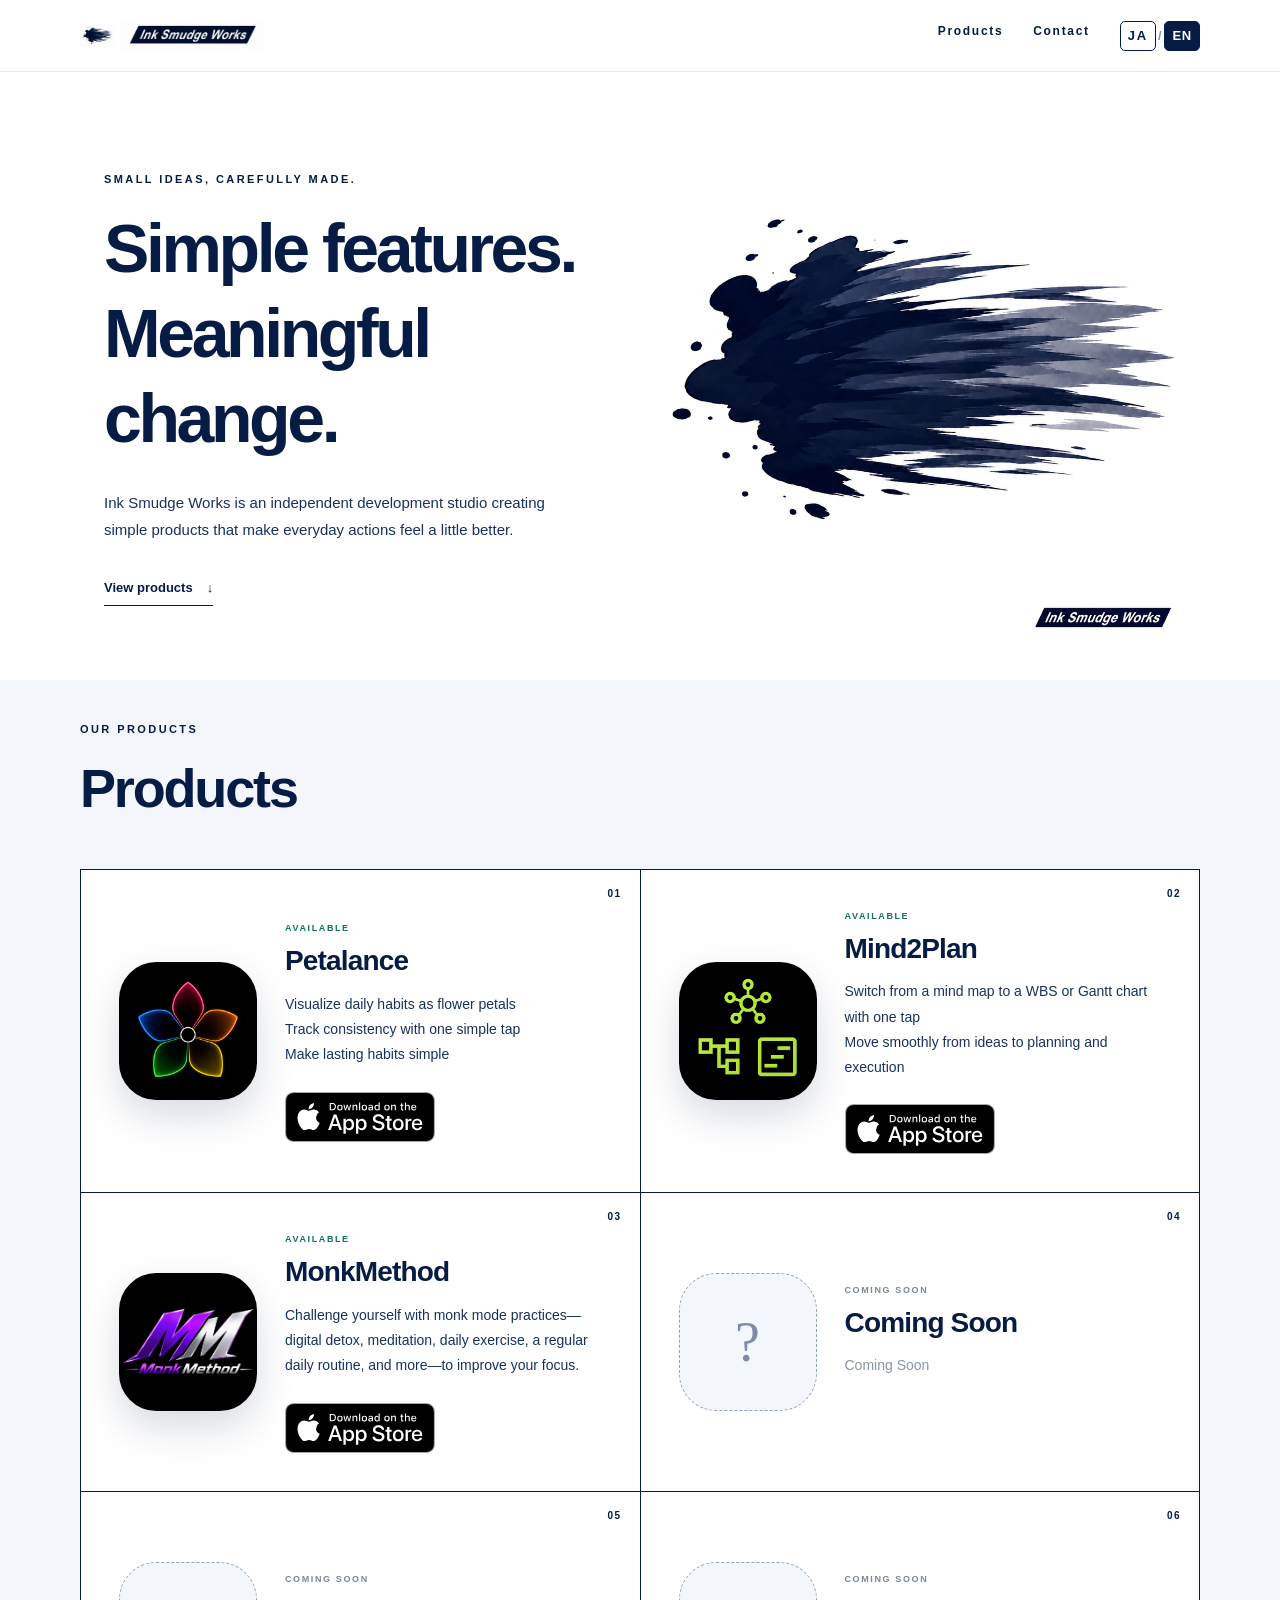
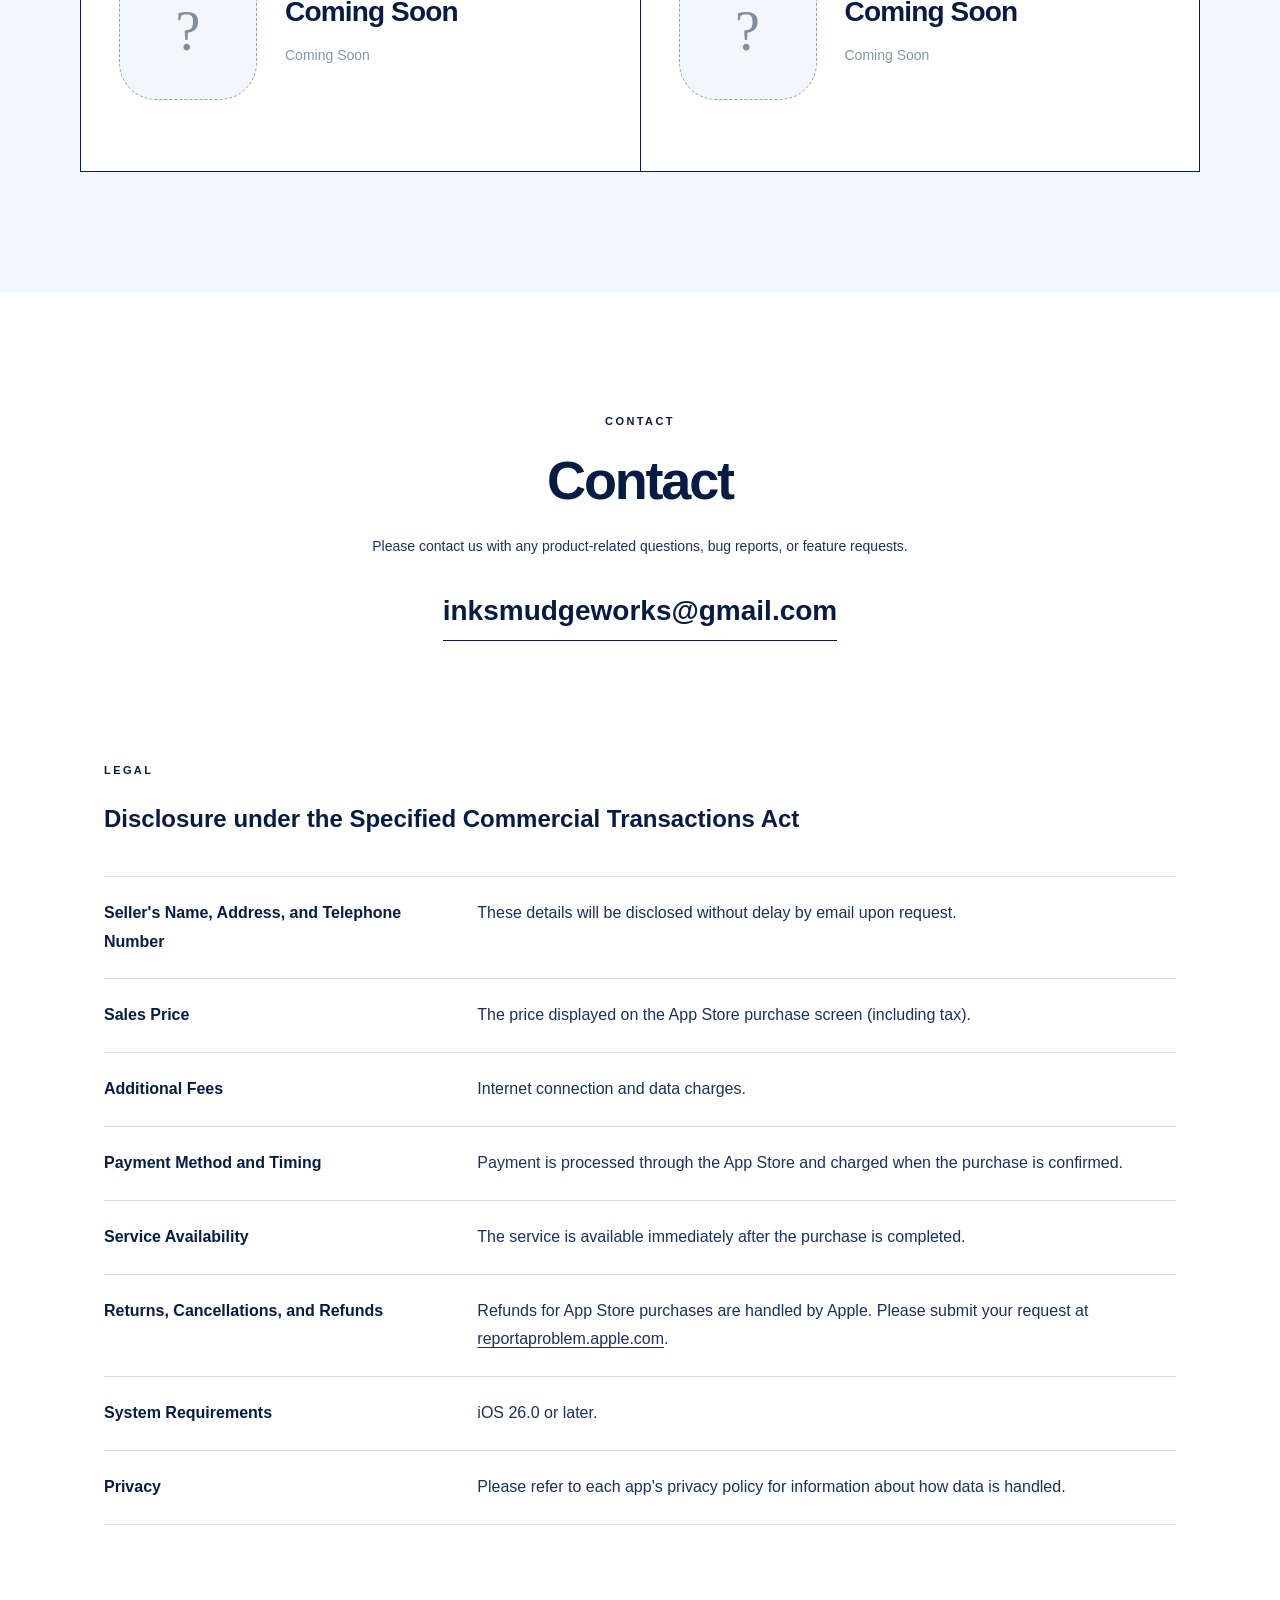
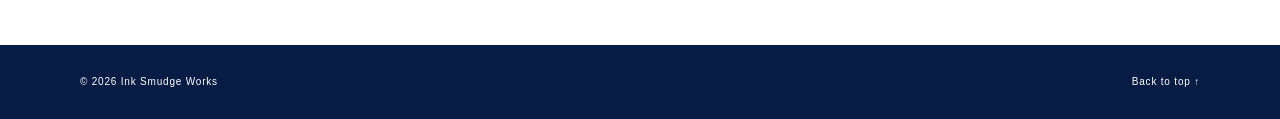
==== commit d1455b0f: "Add MonkMethod to Japanese and English app listings" ====
--- a/en/index.html
+++ b/en/index.html
@@ -3,7 +3,7 @@
   <head>
     <meta charset="utf-8" />
     <meta name="viewport" content="width=device-width, initial-scale=1" />
-    <meta name="description" content="Products by Ink Smudge Works, including Petalance for daily habits and Mind2Plan for turning ideas into actionable plans." />
+    <meta name="description" content="Products by Ink Smudge Works, including Petalance, Mind2Plan, and MonkMethod for exploring monk mode practices." />
     <meta name="theme-color" content="#ffffff" />
     <meta property="og:title" content="Ink Smudge Works | Products" />
     <meta property="og:description" content="Simple tools that make a difference in everyday life." />
@@ -72,7 +72,18 @@
               </div>
             </div>
           </article>
-          <article class="product-card product-card--pending"><div class="product-number">03</div><div class="placeholder-icon" aria-hidden="true">?</div><div class="product-body"><p class="status">COMING SOON</p><h3>Coming Soon</h3><p class="description">Coming Soon</p></div></article>
+          <article class="product-card">
+            <div class="product-number">03</div>
+            <img class="product-icon" src="../assets/monkmethod-icon.png" alt="MonkMethod app icon" width="220" height="220" />
+            <div class="product-body">
+              <p class="status status--available">AVAILABLE</p>
+              <h3>MonkMethod</h3>
+              <p class="description">Challenge yourself with monk mode practices—digital detox, meditation, daily exercise, a regular daily routine, and more—to improve your focus.</p>
+              <div class="store-links" aria-label="MonkMethod download links">
+                <a href="https://apps.apple.com/app/monkmethod-monk-mode-trial/id6815100841" target="_blank" rel="noopener noreferrer" aria-label="View MonkMethod on the App Store"><img src="../assets/download-on-the-app-store.svg" alt="Download on the App Store" width="120" height="40" /></a>
+              </div>
+            </div>
+          </article>
           <article class="product-card product-card--pending"><div class="product-number">04</div><div class="placeholder-icon" aria-hidden="true">?</div><div class="product-body"><p class="status">COMING SOON</p><h3>Coming Soon</h3><p class="description">Coming Soon</p></div></article>
           <article class="product-card product-card--pending"><div class="product-number">05</div><div class="placeholder-icon" aria-hidden="true">?</div><div class="product-body"><p class="status">COMING SOON</p><h3>Coming Soon</h3><p class="description">Coming Soon</p></div></article>
           <article class="product-card product-card--pending"><div class="product-number">06</div><div class="placeholder-icon" aria-hidden="true">?</div><div class="product-body"><p class="status">COMING SOON</p><h3>Coming Soon</h3><p class="description">Coming Soon</p></div></article>
--- a/styles.css
+++ b/styles.css
@@ -372,6 +372,19 @@
   footer a { display: inline-block; margin-top: 12px; }
 }
 
+@media (max-width: 380px) {
+  .product-card {
+    grid-template-columns: 76px minmax(0, 1fr);
+    gap: 12px;
+    padding-inline: 16px;
+  }
+  .product-icon,
+  .placeholder-icon {
+    width: 76px;
+    height: 76px;
+  }
+}
+
 @media (prefers-reduced-motion: reduce) {
   html { scroll-behavior: auto; }
   *, *::before, *::after { transition: none !important; }
